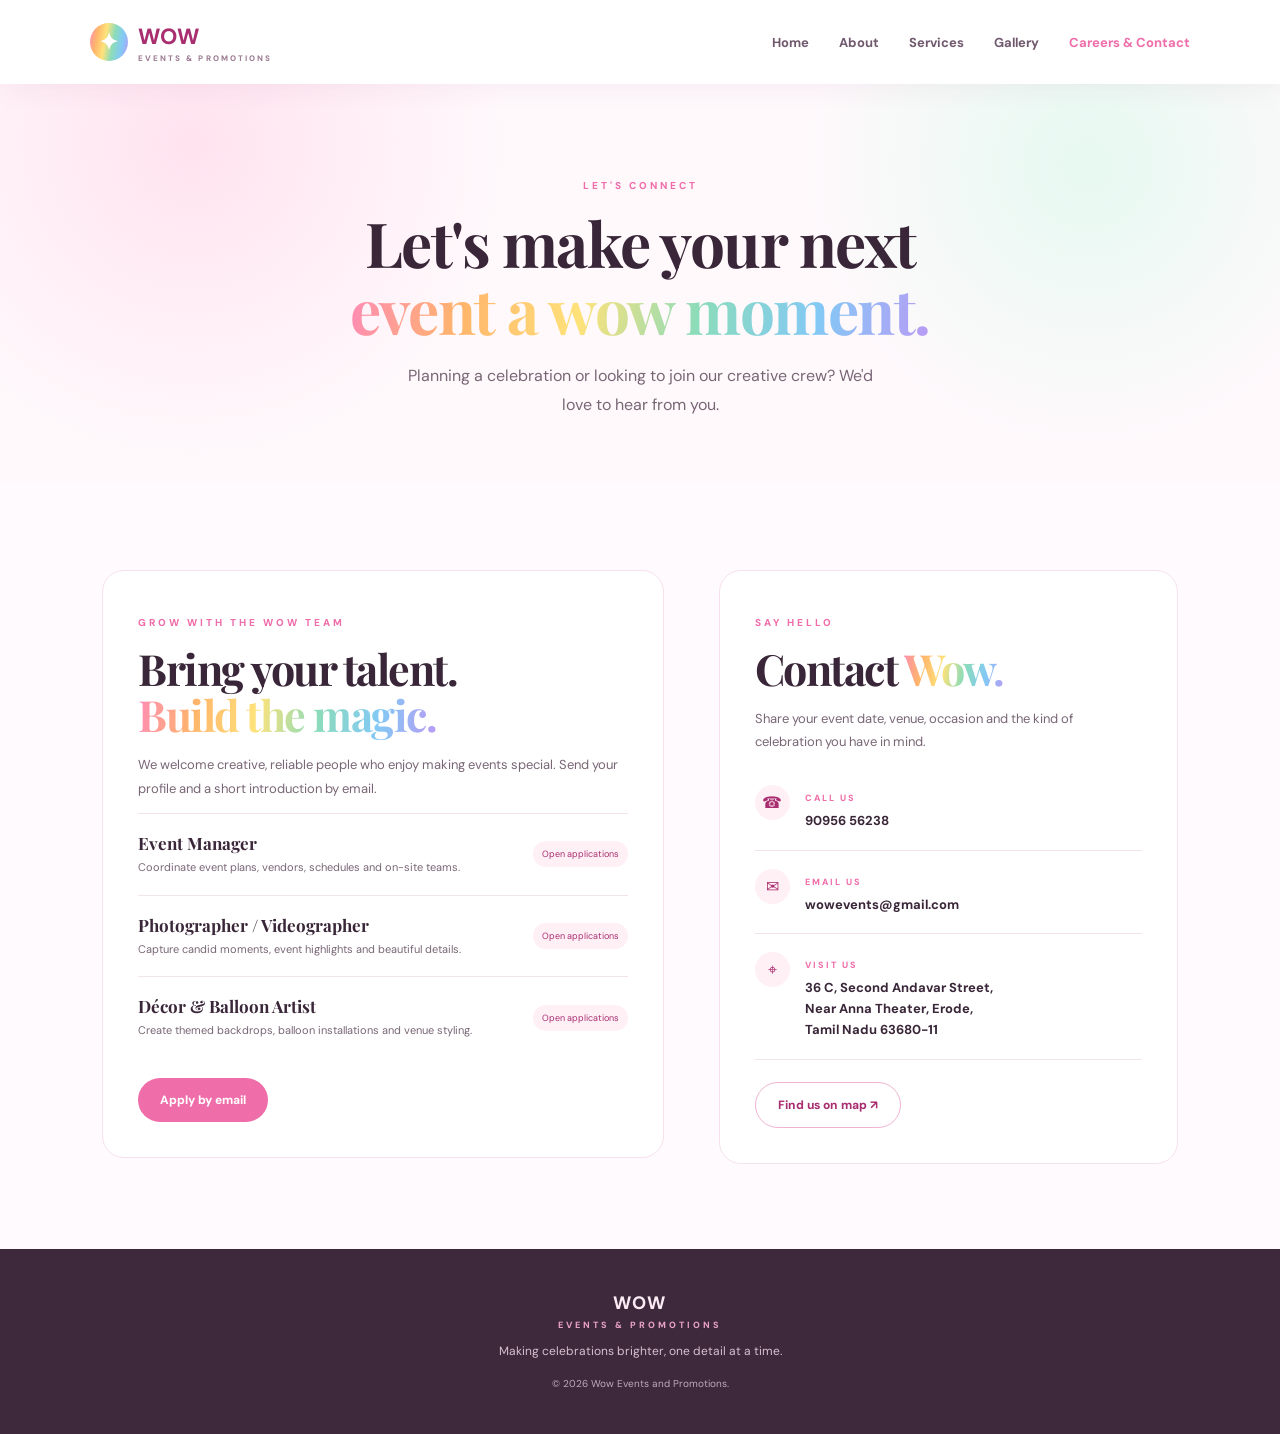
==== careers.html @ fabf261d "Initial commit" ====
<!DOCTYPE html><html lang="en"><head><meta charset="UTF-8"><meta name="viewport" content="width=device-width, initial-scale=1.0"><title>Careers & Contact | Wow Events & Promotions</title><link rel="stylesheet" href="style.css"></head><body>
<header class="site-header"><a class="brand" href="index.html"><span class="brand-mark">✦</span><span>WOW <small>EVENTS & PROMOTIONS</small></span></a><button class="menu-toggle" aria-label="Toggle navigation">☰</button><nav><a href="index.html">Home</a><a href="about.html">About</a><a href="services.html">Services</a><a href="gallery.html">Gallery</a><a class="active" href="careers.html">Careers & Contact</a></nav></header>
<main><section class="page-hero"><p class="eyebrow">LET'S CONNECT</p><h1>Let's make your next<br><span>event a wow moment.</span></h1><p>Planning a celebration or looking to join our creative crew? We'd love to hear from you.</p></section>
<section class="career-contact section"><div class="career-panel"><p class="eyebrow">GROW WITH THE WOW TEAM</p><h2>Bring your talent.<br><span>Build the magic.</span></h2><p>We welcome creative, reliable people who enjoy making events special. Send your profile and a short introduction by email.</p><div class="job"><div><h3>Event Manager</h3><p>Coordinate event plans, vendors, schedules and on-site teams.</p></div><span class="tag">Open applications</span></div><div class="job"><div><h3>Photographer / Videographer</h3><p>Capture candid moments, event highlights and beautiful details.</p></div><span class="tag">Open applications</span></div><div class="job"><div><h3>Décor & Balloon Artist</h3><p>Create themed backdrops, balloon installations and venue styling.</p></div><span class="tag">Open applications</span></div><a class="btn primary" href="mailto:wowevents@gmail.com?subject=Career%20Application">Apply by email</a></div>
<div class="contact-panel" id="contact"><p class="eyebrow">SAY HELLO</p><h2>Contact <span>Wow.</span></h2><p>Share your event date, venue, occasion and the kind of celebration you have in mind.</p><div class="contact-line"><span>☎</span><div><small>CALL US</small><a href="tel:9095656238">90956 56238</a></div></div><div class="contact-line"><span>✉</span><div><small>EMAIL US</small><a href="mailto:wowevents@gmail.com">wowevents@gmail.com</a></div></div><div class="contact-line"><span>⌖</span><div><small>VISIT US</small><p>36 C, Second Andavar Street,<br>Near Anna Theater, Erode,<br>Tamil Nadu 63680-11</p></div></div><a class="btn ghost" href="https://www.google.com/maps/search/?api=1&query=36+C+Second+Andavar+Street+Erode+Tamil+Nadu" target="_blank" rel="noopener">Find us on map ↗</a></div></section></main>
<footer><div class="footer-brand">WOW <span>EVENTS & PROMOTIONS</span></div><p>Making celebrations brighter, one detail at a time.</p><small>© <span id="year"></span> Wow Events and Promotions.</small></footer><script src="script.js"></script></body></html>
---- style.css ----
@import url('https://fonts.googleapis.com/css2?family=DM+Sans:wght@400;500;600;700&family=Playfair+Display:wght@600;700;800&display=swap');
:root{--pink:#ef6da9;--deep:#a82e70;--rose:#fff0f6;--ink:#392638;--muted:#786675;--cream:#fffafd;--rainbow:linear-gradient(100deg,#ff8ab8,#ffb56b,#ffe27a,#8bdcba,#83c9f5,#b99af5)}
*{box-sizing:border-box}html{scroll-behavior:smooth}body{margin:0;background:var(--cream);color:var(--ink);font-family:'DM Sans',sans-serif}a{color:inherit;text-decoration:none}.site-header{height:84px;padding:0 7%;display:flex;align-items:center;justify-content:space-between;background:#fff;position:sticky;top:0;z-index:10;box-shadow:0 5px 25px #7d3a6410}.brand{display:flex;align-items:center;gap:10px;font-weight:800;font-size:22px;letter-spacing:1px;color:var(--deep)}.brand small{display:block;font-size:8px;letter-spacing:2.1px;color:#9b7a91;margin-top:2px}.brand-mark{width:38px;height:38px;border-radius:50%;display:grid;place-items:center;background:var(--rainbow);color:#fff;font-size:23px}nav{display:flex;gap:30px}nav a{font-size:13px;font-weight:700;color:#70596d}nav a:hover,nav a.active{color:var(--pink)}.menu-toggle{display:none;border:0;background:none;font-size:25px;color:var(--deep)}.hero{min-height:610px;padding:80px 8%;display:grid;grid-template-columns:1fr 1fr;align-items:center;gap:30px;background:radial-gradient(circle at 80% 20%,#ffe0ed 0,transparent 35%),linear-gradient(120deg,#fff7fb,#fff)}.eyebrow{font-size:10px;letter-spacing:3px;font-weight:800;color:var(--pink)}h1,h2{font-family:'Playfair Display',serif;line-height:1.08;letter-spacing:-1.5px}h1{font-size:clamp(45px,6vw,72px);margin:18px 0}h1 span,h2 span{background:var(--rainbow);background-clip:text;-webkit-background-clip:text;color:transparent}.hero-content>p:not(.eyebrow),.page-hero>p:last-child{max-width:490px;color:var(--muted);line-height:1.8;font-size:16px}.actions{display:flex;gap:13px;margin-top:30px;flex-wrap:wrap}.btn{display:inline-flex;align-items:center;justify-content:center;padding:14px 22px;border-radius:30px;font-size:12px;font-weight:800;transition:.2s}.btn:hover{transform:translateY(-3px);box-shadow:0 9px 22px #a82e7025}.primary{background:var(--pink);color:white}.ghost{border:1px solid #efb4d0;color:var(--deep);background:#fff}.white{background:#fff;color:var(--deep)}.hero-note{margin-top:28px;font-size:11px;color:#a17e96;letter-spacing:1px}.hero-art{height:430px;position:relative;display:grid;place-items:center}.rainbow{position:absolute;width:330px;height:330px;border-radius:50%;border:28px solid transparent;border-top-color:#f28ab5;border-right-color:#fbd36f;border-bottom-color:#8bdcba;border-left-color:#a99af4;transform:rotate(-25deg);opacity:.7}.party-card{z-index:2;width:250px;height:190px;background:#fff;border-radius:22px;box-shadow:0 20px 60px #a82e7020;display:flex;flex-direction:column;align-items:center;justify-content:center;transform:rotate(-5deg);border:7px solid #fff0f6}.party-card span{font-size:13px;letter-spacing:5px;color:#a57a9b}.party-card strong{font-family:'Playfair Display';font-size:29px;color:#d84d91}.party-card small{margin-top:9px;color:#a57a9b}.balloon{position:absolute;width:76px;height:95px;border-radius:50% 50% 48% 48%;z-index:3;box-shadow:inset -10px -7px 15px #00000010}.balloon:after{content:'';position:absolute;width:1px;height:95px;background:#c69ab4;top:93px;left:50%}.b1{background:#ff91b9;top:28px;left:18%}.b2{background:#ffe17d;top:72px;right:13%;width:65px;height:83px}.b3{background:#8edfc2;bottom:55px;left:13%;width:65px;height:82px}.b4{background:#a9a0f4;bottom:25px;right:15%}.spark{position:absolute;color:#e7a0c3;font-size:35px}.s1{top:35px;right:27%}.s2{bottom:35px;left:30%}.s3{top:47%;right:4%}.section{padding:85px 8%}.intro{text-align:center}.intro h2,.split-section h2,.career-contact h2{font-size:43px;margin:16px 0}.lead{max-width:600px;margin:0 auto;color:var(--muted);line-height:1.8}.feature-grid{display:grid;grid-template-columns:repeat(3,1fr);gap:22px;margin-top:45px;text-align:left}.feature{padding:28px;background:white;border:1px solid #f8e5ef;border-radius:18px}.feature-icon{font-size:30px}.feature h3{font-family:'Playfair Display';font-size:20px}.feature p,.values p,.service-body p{color:var(--muted);font-size:13px;line-height:1.7}.cta-band{padding:48px 8%;background:var(--rainbow);display:flex;align-items:center;justify-content:space-between;gap:20px}.cta-band .eyebrow{color:#783e69}.cta-band h2{font-size:32px;margin:8px 0;color:#4b2c46}.cta-band .white{white-space:nowrap}footer{text-align:center;padding:42px 20px;background:#3d293b;color:#fcebf4}footer p{font-size:12px;color:#d8bfd0}.footer-brand{font-weight:800;letter-spacing:2px;font-size:18px}.footer-brand span{font-size:9px;display:block;letter-spacing:3px;margin-top:4px;color:#eaa2c5}footer small{font-size:10px;color:#bfa9ba}.page-hero{text-align:center;padding:85px 20px 65px;background:radial-gradient(circle at 15% 15%,#ffe3ef,transparent 28%),radial-gradient(circle at 85% 20%,#e6f9f1,transparent 25%),#fff9fc}.page-hero h1{font-size:clamp(42px,5vw,62px)}.page-hero>p:last-child{margin:0 auto}.split-section{display:grid;grid-template-columns:1fr 1fr;gap:70px;align-items:center}.split-section p:not(.eyebrow){color:var(--muted);line-height:1.85;font-size:14px}.photo-frame{height:390px;border-radius:25px;position:relative;background-size:cover;background-position:center;box-shadow:18px 18px 0 #ffe0ed}.photo-about{background-image:url('https://images.unsplash.com/photo-1511795409834-ef04bbd61622?auto=format&fit=crop&w=1000&q=85')}.photo-label{position:absolute;bottom:20px;left:20px;background:#fff;padding:13px 18px;border-radius:20px;color:var(--deep);font-weight:700}.text-link{color:var(--deep);font-weight:800;font-size:13px}.values{display:grid;grid-template-columns:repeat(3,1fr);gap:25px;background:#fff4f9}.values>div{padding:10px 25px}.values b{font-size:13px;color:var(--pink)}.values h3{font-family:'Playfair Display';font-size:21px}.service-grid{display:grid;grid-template-columns:repeat(3,1fr);gap:24px}.service-card{background:#fff;border-radius:19px;overflow:hidden;box-shadow:0 10px 35px #753c5b0c}.service-photo{height:190px;background-size:cover;background-position:center}.balloon-photo{background-image:url('https://images.unsplash.com/photo-1530103862676-de8c9debb5b5?auto=format&fit=crop&w=800&q=85')}.birthday-photo{background-image:url('https://images.unsplash.com/photo-1464366400600-7168b8af9bc3?auto=format&fit=crop&w=800&q=85')}.wedding-photo{background-image:url('https://images.unsplash.com/photo-1519741497674-611481863552?auto=format&fit=crop&w=800&q=85')}.corporate-photo{background-image:url('https://images.unsplash.com/photo-1492684223066-81342ee5ff30?auto=format&fit=crop&w=800&q=85')}.photo-photo{background-image:url('https://images.unsplash.com/photo-1516035069371-29a1b244cc32?auto=format&fit=crop&w=800&q=85')}.planning-photo{background-image:url('https://images.unsplash.com/photo-1519167758481-83f550bb49b3?auto=format&fit=crop&w=800&q=85')}.service-body{padding:22px}.service-body>span{font-size:9px;letter-spacing:2px;color:var(--pink);font-weight:800}.service-body h3{font-family:'Playfair Display';font-size:20px;margin:10px 0}.gallery-grid{display:grid;grid-template-columns:repeat(3,1fr);grid-auto-rows:230px;gap:18px}.gallery-item{margin:0;position:relative;overflow:hidden;border-radius:18px;background:#ffe5f0}.gallery-item img{width:100%;height:100%;object-fit:cover;transition:transform .5s}.gallery-item:hover img{transform:scale(1.06)}.gallery-item figcaption{position:absolute;bottom:0;left:0;right:0;padding:30px 18px 15px;color:#fff;font-weight:800;font-size:14px;background:linear-gradient(transparent,#281323a8)}.g1{grid-row:span 2}.g4{grid-column:span 2}.gallery-note{text-align:center;color:var(--muted);font-size:11px;margin:-45px 20px 60px}.career-contact{display:grid;grid-template-columns:1.1fr .9fr;gap:55px;align-items:start}.career-panel,.contact-panel{padding:35px;background:#fff;border:1px solid #f7e1ec;border-radius:22px}.career-panel>p:not(.eyebrow),.contact-panel>p:not(.eyebrow){font-size:13px;line-height:1.8;color:var(--muted)}.job{padding:18px 0;border-top:1px solid #f3e4ec;display:flex;justify-content:space-between;gap:12px;align-items:center}.job h3{font-family:'Playfair Display';font-size:17px;margin:0 0 5px}.job p{font-size:11px;line-height:1.6;color:var(--muted);margin:0}.tag{font-size:9px;color:var(--deep);background:#fff0f6;padding:7px 9px;border-radius:20px;white-space:nowrap}.career-panel .btn{margin-top:20px}.contact-line{display:flex;gap:15px;align-items:flex-start;padding:18px 0;border-bottom:1px solid #f3e4ec}.contact-line>span{width:35px;height:35px;display:grid;place-items:center;background:#fff0f6;border-radius:50%;color:var(--deep)}.contact-line small{font-size:9px;letter-spacing:2px;color:var(--pink);font-weight:800}.contact-line a,.contact-line p{display:block;margin:5px 0 0;font-size:13px;font-weight:700;line-height:1.6}.contact-panel .btn{margin-top:22px}
@media(max-width:850px){.site-header{padding:0 5%}nav{gap:15px}nav a{font-size:11px}.hero{padding:60px 6%;grid-template-columns:1fr}.hero-art{height:350px}.feature-grid,.service-grid{grid-template-columns:repeat(2,1fr)}.split-section{gap:35px}.career-contact{gap:25px}.gallery-grid{grid-auto-rows:190px}}
@media(max-width:620px){.site-header{height:72px}.menu-toggle{display:block}nav{display:none;position:absolute;top:72px;left:0;right:0;background:#fff;padding:18px 7%;flex-direction:column;gap:18px;box-shadow:0 12px 20px #0000000c}nav.open{display:flex}.hero{padding-top:50px}.hero-art{height:300px;transform:scale(.9)}.section{padding:60px 6%}.intro h2,.split-section h2,.career-contact h2{font-size:35px}.feature-grid,.service-grid,.values,.split-section,.career-contact{grid-template-columns:1fr}.photo-frame{height:300px}.cta-band{align-items:flex-start;flex-direction:column;padding:40px 7%}.cta-band h2{font-size:27px}.gallery-grid{grid-template-columns:1fr 1fr;grid-auto-rows:160px;gap:10px}.g1{grid-row:span 2}.g4{grid-column:span 2}.gallery-note{margin:0 20px 45px}.page-hero{padding:65px 18px 45px}.career-panel,.contact-panel{padding:25px}.job{align-items:flex-start;flex-direction:column}}
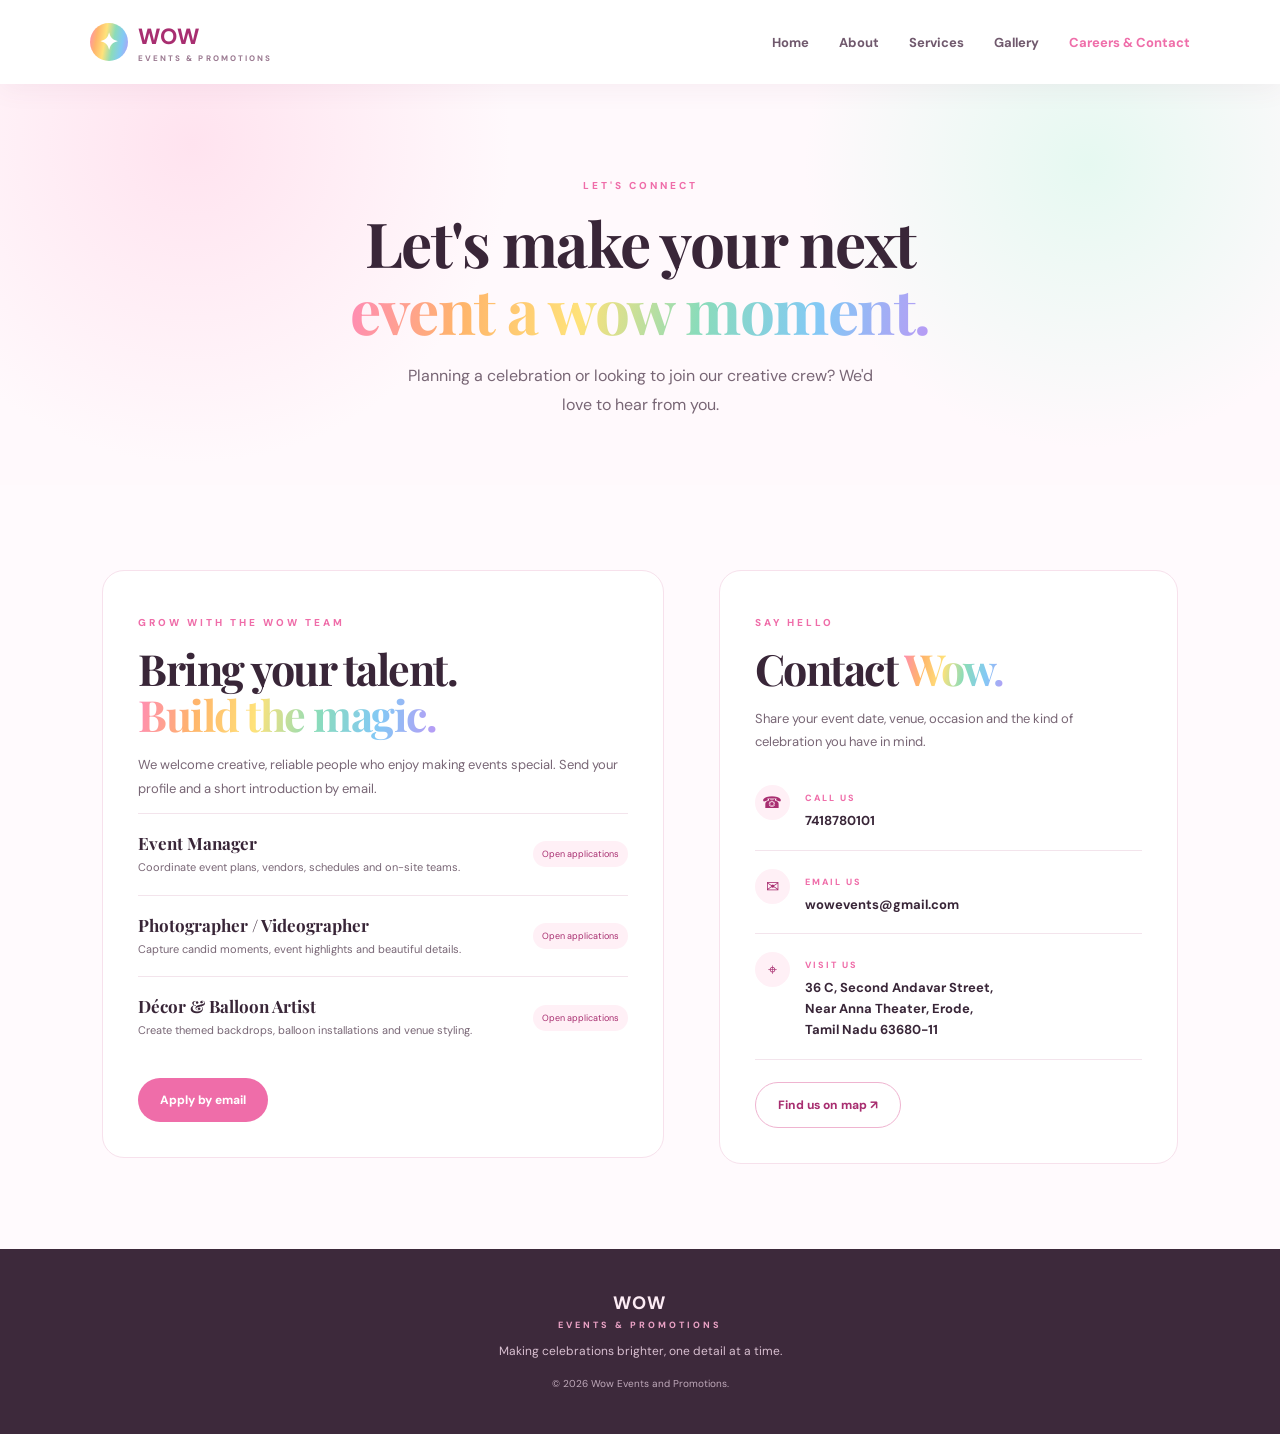
==== commit d22fb65e: "Modify contact details in careers.html Updated contact information in the careers section." ====
--- a/careers.html
+++ b/careers.html
@@ -2,5 +2,5 @@
 <header class="site-header"><a class="brand" href="index.html"><span class="brand-mark">✦</span><span>WOW <small>EVENTS & PROMOTIONS</small></span></a><button class="menu-toggle" aria-label="Toggle navigation">☰</button><nav><a href="index.html">Home</a><a href="about.html">About</a><a href="services.html">Services</a><a href="gallery.html">Gallery</a><a class="active" href="careers.html">Careers & Contact</a></nav></header>
 <main><section class="page-hero"><p class="eyebrow">LET'S CONNECT</p><h1>Let's make your next<br><span>event a wow moment.</span></h1><p>Planning a celebration or looking to join our creative crew? We'd love to hear from you.</p></section>
 <section class="career-contact section"><div class="career-panel"><p class="eyebrow">GROW WITH THE WOW TEAM</p><h2>Bring your talent.<br><span>Build the magic.</span></h2><p>We welcome creative, reliable people who enjoy making events special. Send your profile and a short introduction by email.</p><div class="job"><div><h3>Event Manager</h3><p>Coordinate event plans, vendors, schedules and on-site teams.</p></div><span class="tag">Open applications</span></div><div class="job"><div><h3>Photographer / Videographer</h3><p>Capture candid moments, event highlights and beautiful details.</p></div><span class="tag">Open applications</span></div><div class="job"><div><h3>Décor & Balloon Artist</h3><p>Create themed backdrops, balloon installations and venue styling.</p></div><span class="tag">Open applications</span></div><a class="btn primary" href="mailto:wowevents@gmail.com?subject=Career%20Application">Apply by email</a></div>
-<div class="contact-panel" id="contact"><p class="eyebrow">SAY HELLO</p><h2>Contact <span>Wow.</span></h2><p>Share your event date, venue, occasion and the kind of celebration you have in mind.</p><div class="contact-line"><span>☎</span><div><small>CALL US</small><a href="tel:9095656238">90956 56238</a></div></div><div class="contact-line"><span>✉</span><div><small>EMAIL US</small><a href="mailto:wowevents@gmail.com">wowevents@gmail.com</a></div></div><div class="contact-line"><span>⌖</span><div><small>VISIT US</small><p>36 C, Second Andavar Street,<br>Near Anna Theater, Erode,<br>Tamil Nadu 63680-11</p></div></div><a class="btn ghost" href="https://www.google.com/maps/search/?api=1&query=36+C+Second+Andavar+Street+Erode+Tamil+Nadu" target="_blank" rel="noopener">Find us on map ↗</a></div></section></main>
-<footer><div class="footer-brand">WOW <span>EVENTS & PROMOTIONS</span></div><p>Making celebrations brighter, one detail at a time.</p><small>© <span id="year"></span> Wow Events and Promotions.</small></footer><script src="script.js"></script></body></html>+<div class="contact-panel" id="contact"><p class="eyebrow">SAY HELLO</p><h2>Contact <span>Wow.</span></h2><p>Share your event date, venue, occasion and the kind of celebration you have in mind.</p><div class="contact-line"><span>☎</span><div><small>CALL US</small><a href="tel:7418780101">7418780101</a></div></div><div class="contact-line"><span>✉</span><div><small>EMAIL US</small><a href="mailto:wowevents@gmail.com">wowevents@gmail.com</a></div></div><div class="contact-line"><span>⌖</span><div><small>VISIT US</small><p>36 C, Second Andavar Street,<br>Near Anna Theater, Erode,<br>Tamil Nadu 63680-11</p></div></div><a class="btn ghost" href="https://www.google.com/maps/search/?api=1&query=36+C+Second+Andavar+Street+Erode+Tamil+Nadu" target="_blank" rel="noopener">Find us on map ↗</a></div></section></main>
+<footer><div class="footer-brand">WOW <span>EVENTS & PROMOTIONS</span></div><p>Making celebrations brighter, one detail at a time.</p><small>© <span id="year"></span> Wow Events and Promotions.</small></footer><script src="script.js"></script></body></html>
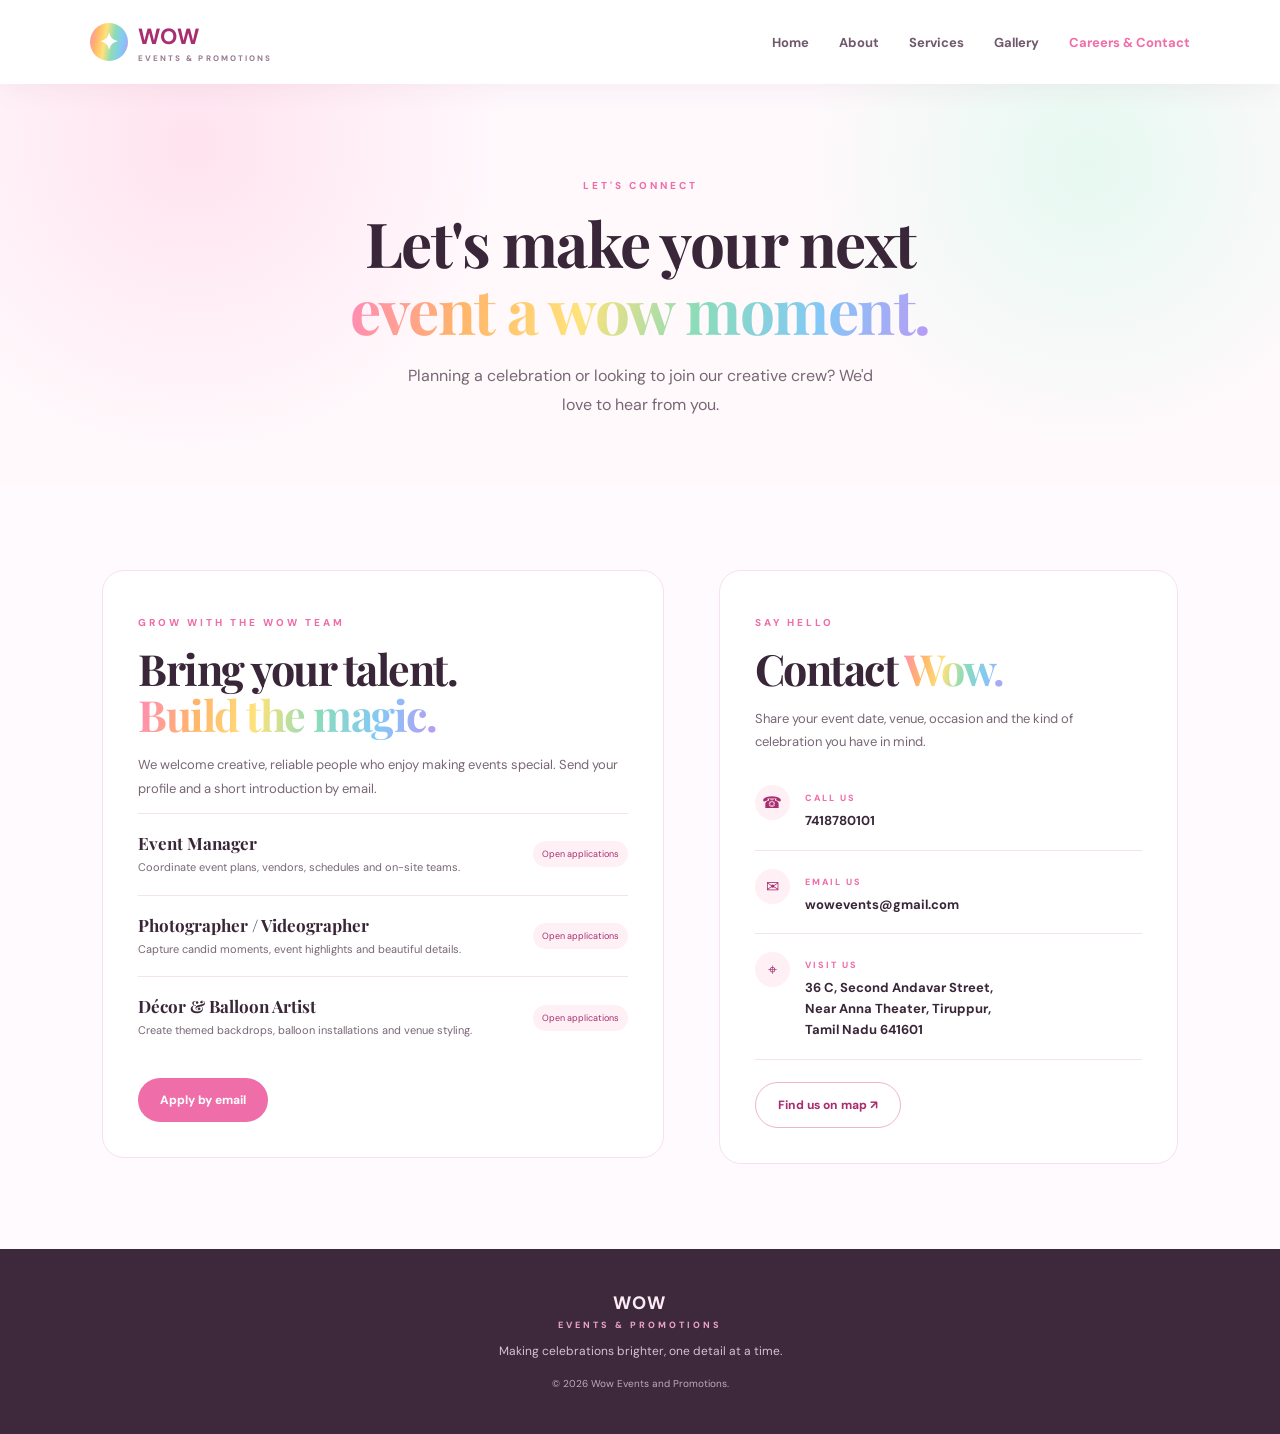
==== commit 1c580e82: "Fix contact details and address in careers.html Updated contact information and address in the caree" ====
--- a/careers.html
+++ b/careers.html
@@ -2,5 +2,5 @@
 <header class="site-header"><a class="brand" href="index.html"><span class="brand-mark">✦</span><span>WOW <small>EVENTS & PROMOTIONS</small></span></a><button class="menu-toggle" aria-label="Toggle navigation">☰</button><nav><a href="index.html">Home</a><a href="about.html">About</a><a href="services.html">Services</a><a href="gallery.html">Gallery</a><a class="active" href="careers.html">Careers & Contact</a></nav></header>
 <main><section class="page-hero"><p class="eyebrow">LET'S CONNECT</p><h1>Let's make your next<br><span>event a wow moment.</span></h1><p>Planning a celebration or looking to join our creative crew? We'd love to hear from you.</p></section>
 <section class="career-contact section"><div class="career-panel"><p class="eyebrow">GROW WITH THE WOW TEAM</p><h2>Bring your talent.<br><span>Build the magic.</span></h2><p>We welcome creative, reliable people who enjoy making events special. Send your profile and a short introduction by email.</p><div class="job"><div><h3>Event Manager</h3><p>Coordinate event plans, vendors, schedules and on-site teams.</p></div><span class="tag">Open applications</span></div><div class="job"><div><h3>Photographer / Videographer</h3><p>Capture candid moments, event highlights and beautiful details.</p></div><span class="tag">Open applications</span></div><div class="job"><div><h3>Décor & Balloon Artist</h3><p>Create themed backdrops, balloon installations and venue styling.</p></div><span class="tag">Open applications</span></div><a class="btn primary" href="mailto:wowevents@gmail.com?subject=Career%20Application">Apply by email</a></div>
-<div class="contact-panel" id="contact"><p class="eyebrow">SAY HELLO</p><h2>Contact <span>Wow.</span></h2><p>Share your event date, venue, occasion and the kind of celebration you have in mind.</p><div class="contact-line"><span>☎</span><div><small>CALL US</small><a href="tel:7418780101">7418780101</a></div></div><div class="contact-line"><span>✉</span><div><small>EMAIL US</small><a href="mailto:wowevents@gmail.com">wowevents@gmail.com</a></div></div><div class="contact-line"><span>⌖</span><div><small>VISIT US</small><p>36 C, Second Andavar Street,<br>Near Anna Theater, Erode,<br>Tamil Nadu 63680-11</p></div></div><a class="btn ghost" href="https://www.google.com/maps/search/?api=1&query=36+C+Second+Andavar+Street+Erode+Tamil+Nadu" target="_blank" rel="noopener">Find us on map ↗</a></div></section></main>
+<div class="contact-panel" id="contact"><p class="eyebrow">SAY HELLO</p><h2>Contact <span>Wow.</span></h2><p>Share your event date, venue, occasion and the kind of celebration you have in mind.</p><div class="contact-line"><span>☎</span><div><small>CALL US</small><a href="tel:7418780101">7418780101</a></div></div><div class="contact-line"><span>✉</span><div><small>EMAIL US</small><a href="mailto:wowevents@gmail.com">wowevents@gmail.com</a></div></div><div class="contact-line"><span>⌖</span><div><small>VISIT US</small><p>36 C, Second Andavar Street,<br>Near Anna Theater, Tiruppur,<br>Tamil Nadu 641601</p></div></div><a class="btn ghost" href="https://www.google.com/maps/search/?api=1&query=36+C+Second+Andavar+Street+Erode+Tamil+Nadu" target="_blank" rel="noopener">Find us on map ↗</a></div></section></main>
 <footer><div class="footer-brand">WOW <span>EVENTS & PROMOTIONS</span></div><p>Making celebrations brighter, one detail at a time.</p><small>© <span id="year"></span> Wow Events and Promotions.</small></footer><script src="script.js"></script></body></html>
